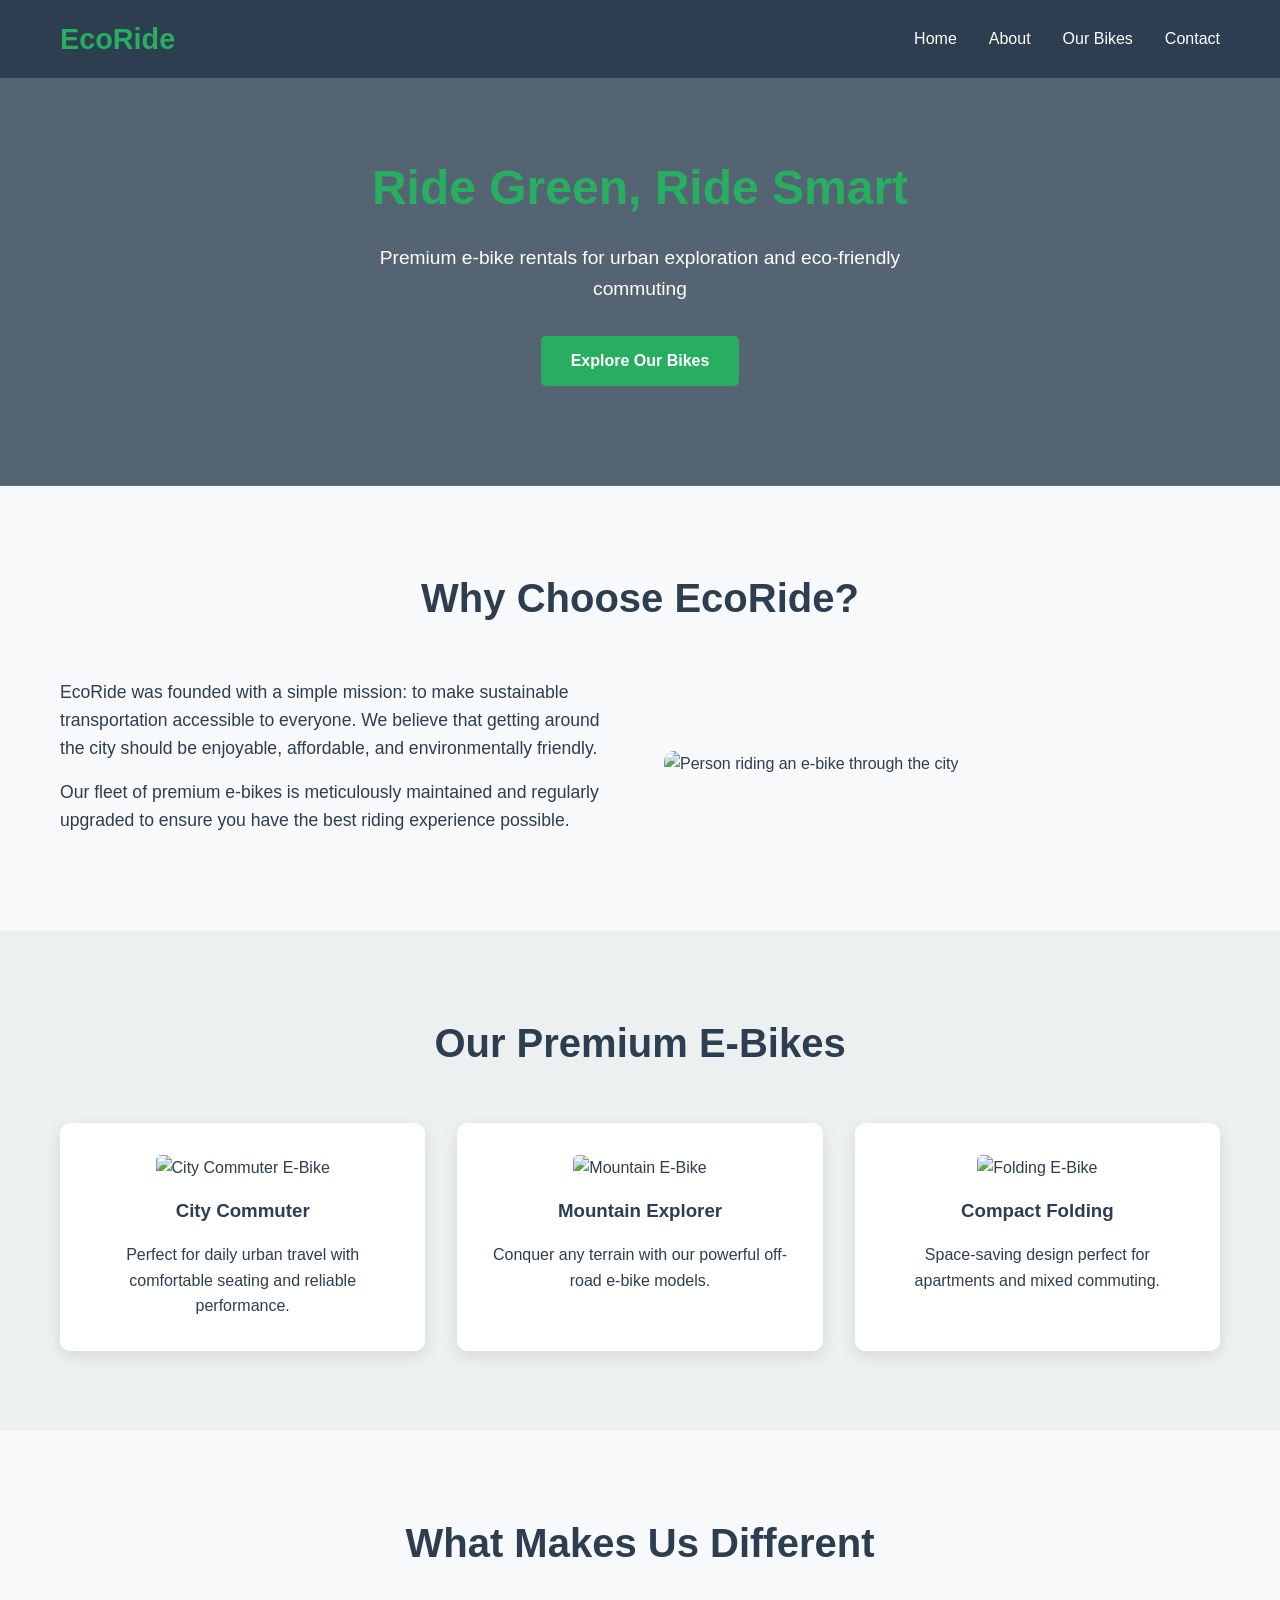
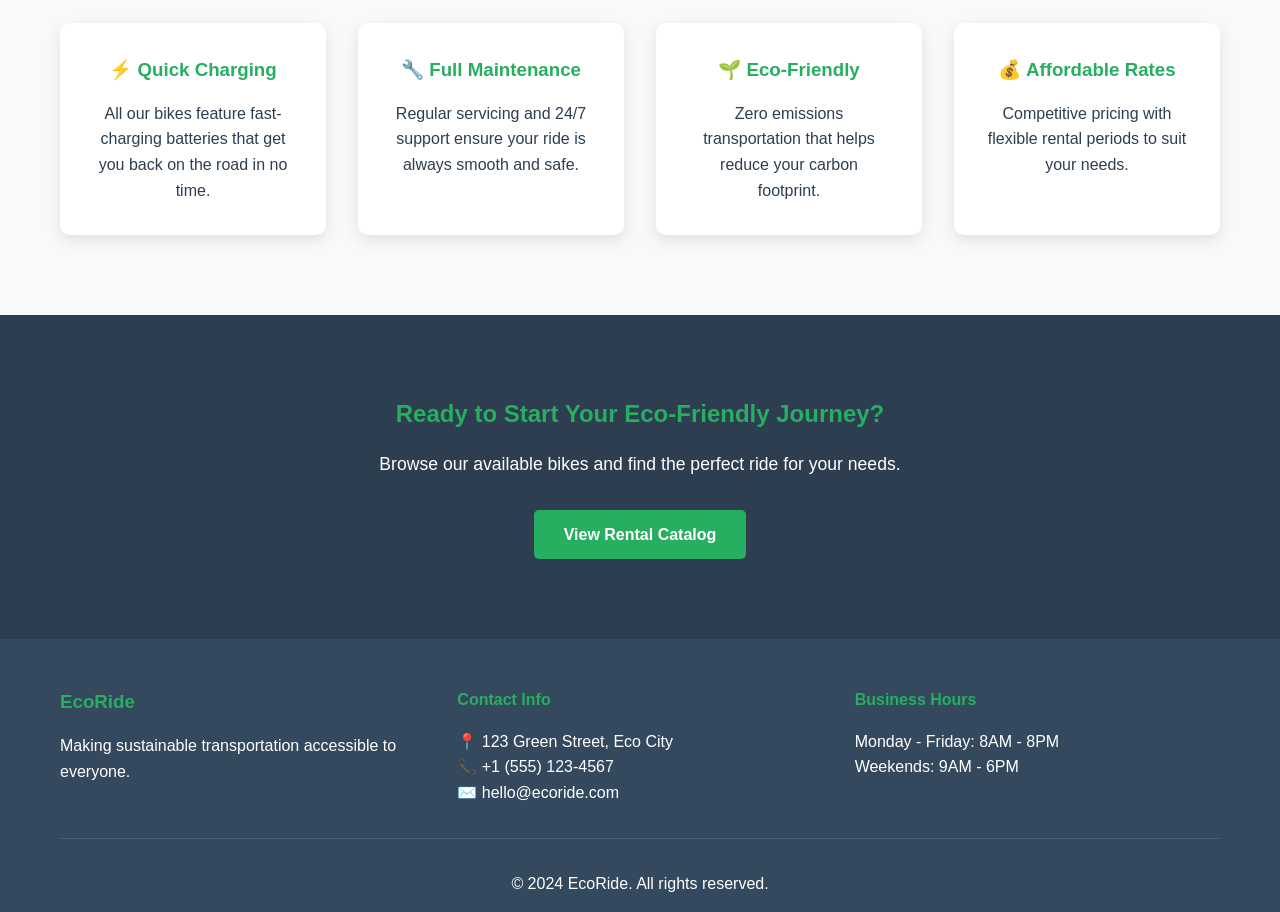
==== index.html @ e9852e03 "first commit" ====
<!DOCTYPE html>
<html lang="en">
<head>
    <meta charset="UTF-8">
    <meta name="viewport" content="width=device-width, initial-scale=1.0">
    <title>EcoRide - Premium E-Bike Rentals</title>
    <link rel="stylesheet" href="style.css">
</head>
<body>
    <header class="header">
        <div class="container">
            <nav class="nav">
                <div class="logo">
                    <h1>EcoRide</h1>
                </div>
                <ul class="nav-links">
                    <li><a href="#home">Home</a></li>
                    <li><a href="#about">About</a></li>
                    <li><a href="#bikes">Our Bikes</a></li>
                    <li><a href="#contact">Contact</a></li>
                </ul>
            </nav>
        </div>
    </header>

    <section id="home" class="hero">
        <div class="container">
            <div class="hero-content">
                <h1 class="hero-title">Ride Green, Ride Smart</h1>
                <p class="hero-subtitle">Premium e-bike rentals for urban exploration and eco-friendly commuting</p>
                <a href="#bikes" class="cta-button">Explore Our Bikes</a>
            </div>
        </div>
    </section>

    <section id="about" class="about">
        <div class="container">
            <h2 class="section-title">Why Choose EcoRide?</h2>
            <div class="about-content">
                <div class="about-text">
                    <p>EcoRide was founded with a simple mission: to make sustainable transportation accessible to everyone. We believe that getting around the city should be enjoyable, affordable, and environmentally friendly.</p>
                    <p>Our fleet of premium e-bikes is meticulously maintained and regularly upgraded to ensure you have the best riding experience possible.</p>
                </div>
                <div class="about-image">
                    <img src="https://images.unsplash.com/photo-1571068316344-75bc76f77890?ixlib=rb-4.0.3&auto=format&fit=crop&w=600&q=80" alt="Person riding an e-bike through the city" width="400" height="300">
                </div>
            </div>
        </div>
    </section>

    <section id="bikes" class="products">
        <div class="container">
            <h2 class="section-title">Our Premium E-Bikes</h2>
            <div class="product-grid">
                <div class="product-card">
                    <img src="https://images.unsplash.com/photo-1571068316344-75bc76f77890?ixlib=rb-4.0.3&auto=format&fit=crop&w=400&q=80" alt="City Commuter E-Bike" width="300" height="200">
                    <h3>City Commuter</h3>
                    <p>Perfect for daily urban travel with comfortable seating and reliable performance.</p>
                </div>
                <div class="product-card">
                    <img src="https://images.unsplash.com/photo-1558618047-3c8c76ca7d13?ixlib=rb-4.0.3&auto=format&fit=crop&w=400&q=80" alt="Mountain E-Bike" width="300" height="200">
                    <h3>Mountain Explorer</h3>
                    <p>Conquer any terrain with our powerful off-road e-bike models.</p>
                </div>
                <div class="product-card">
                    <img src="https://images.unsplash.com/photo-1571068316344-75bc76f77890?ixlib=rb-4.0.3&auto=format&fit=crop&w=400&q=80" alt="Folding E-Bike" width="300" height="200">
                    <h3>Compact Folding</h3>
                    <p>Space-saving design perfect for apartments and mixed commuting.</p>
                </div>
            </div>
        </div>
    </section>

    <section class="features">
        <div class="container">
            <h2 class="section-title">What Makes Us Different</h2>
            <div class="features-grid">
                <div class="feature">
                    <h3>⚡ Quick Charging</h3>
                    <p>All our bikes feature fast-charging batteries that get you back on the road in no time.</p>
                </div>
                <div class="feature">
                    <h3>🔧 Full Maintenance</h3>
                    <p>Regular servicing and 24/7 support ensure your ride is always smooth and safe.</p>
                </div>
                <div class="feature">
                    <h3>🌱 Eco-Friendly</h3>
                    <p>Zero emissions transportation that helps reduce your carbon footprint.</p>
                </div>
                <div class="feature">
                    <h3>💰 Affordable Rates</h3>
                    <p>Competitive pricing with flexible rental periods to suit your needs.</p>
                </div>
            </div>
        </div>
    </section>

    <section class="cta">
        <div class="container">
            <div class="cta-content">
                <h2>Ready to Start Your Eco-Friendly Journey?</h2>
                <p>Browse our available bikes and find the perfect ride for your needs.</p>
                <a href="#bikes" class="cta-button">View Rental Catalog</a>
            </div>
        </div>
    </section>

    <footer class="footer">
        <div class="container">
            <div class="footer-content">
                <div class="footer-section">
                    <h3>EcoRide</h3>
                    <p>Making sustainable transportation accessible to everyone.</p>
                </div>
                <div class="footer-section">
                    <h4>Contact Info</h4>
                    <p>📍 123 Green Street, Eco City</p>
                    <p>📞 +1 (555) 123-4567</p>
                    <p>✉️ hello@ecoride.com</p>
                </div>
                <div class="footer-section">
                    <h4>Business Hours</h4>
                    <p>Monday - Friday: 8AM - 8PM</p>
                    <p>Weekends: 9AM - 6PM</p>
                </div>
            </div>
            <div class="footer-bottom">
                <p>&copy; 2024 EcoRide. All rights reserved.</p>
            </div>
        </div>
    </footer>
</body>
</html>
---- style.css ----
* {
    margin: 0;
    padding: 0;
    box-sizing: border-box;
}

body {
    font-family: 'Segoe UI', Tahoma, Geneva, Verdana, sans-serif;
    line-height: 1.6;
    color: #2c3e50;
    background-color: #f8f9fa;
}

.container {
    max-width: 1200px;
    margin: 0 auto;
    padding: 0 20px;
}

/* Header */
.header {
    background-color: #2c3e50;
    color: white;
    padding: 1rem 0;
    position: fixed;
    width: 100%;
    top: 0;
    z-index: 1000;
}

.nav {
    display: flex;
    justify-content: space-between;
    align-items: center;
}

.logo h1 {
    color: #27ae60;
    font-size: 1.8rem;
}

.nav-links {
    display: flex;
    list-style: none;
    gap: 2rem;
}

.nav-links a {
    color: white;
    text-decoration: none;
    transition: color 0.3s;
}

.nav-links a:hover {
    color: #27ae60;
}

.hero {
    background: linear-gradient(rgba(44, 62, 80, 0.8), rgba(44, 62, 80, 0.8)),
                url('https://images.unsplash.com/photo-1571068316344-75bc76f77890?ixlib=rb-4.0.3&auto=format&fit=crop&w=1200&q=80');
    background-size: cover;
    background-position: center;
    color: white;
    padding: 150px 0 100px;
    text-align: center;
}

.hero-title {
    font-size: 3rem;
    margin-bottom: 1rem;
    color: #27ae60;
}

.hero-subtitle {
    font-size: 1.2rem;
    margin-bottom: 2rem;
    max-width: 600px;
    margin-left: auto;
    margin-right: auto;
}

.cta-button {
    display: inline-block;
    background-color: #27ae60;
    color: white;
    padding: 12px 30px;
    text-decoration: none;
    border-radius: 5px;
    font-weight: bold;
    transition: background-color 0.3s;
}

.cta-button:hover {
    background-color: #219a52;
}

section {
    padding: 80px 0;
}

.section-title {
    text-align: center;
    font-size: 2.5rem;
    margin-bottom: 3rem;
    color: #2c3e50;
}

.about-content {
    display: grid;
    grid-template-columns: 1fr 1fr;
    gap: 3rem;
    align-items: center;
}

.about-text p {
    margin-bottom: 1rem;
    font-size: 1.1rem;
}

.about-image img {
    width: 100%;
    height: auto;
    border-radius: 10px;
}

.products {
    background-color: #ecf0f1;
}

.product-grid {
    display: grid;
    grid-template-columns: repeat(auto-fit, minmax(300px, 1fr));
    gap: 2rem;
}

.product-card {
    background: white;
    padding: 2rem;
    border-radius: 10px;
    text-align: center;
    box-shadow: 0 5px 15px rgba(0,0,0,0.1);
    transition: transform 0.3s;
}

.product-card:hover {
    transform: translateY(-5px);
}

.product-card img {
    width: 100%;
    height: 200px;
    object-fit: cover;
    border-radius: 5px;
    margin-bottom: 1rem;
}

.product-card h3 {
    color: #2c3e50;
    margin-bottom: 1rem;
}

.features-grid {
    display: grid;
    grid-template-columns: repeat(auto-fit, minmax(250px, 1fr));
    gap: 2rem;
}

.feature {
    text-align: center;
    padding: 2rem;
    background: white;
    border-radius: 10px;
    box-shadow: 0 5px 15px rgba(0,0,0,0.1);
}

.feature h3 {
    color: #27ae60;
    margin-bottom: 1rem;
}

.cta {
    background-color: #2c3e50;
    color: white;
    text-align: center;
}

.cta-content h2 {
    margin-bottom: 1rem;
    color: #27ae60;
}

.cta-content p {
    margin-bottom: 2rem;
    font-size: 1.1rem;
}

.footer {
    background-color: #34495e;
    color: white;
    padding: 3rem 0 1rem;
}

.footer-content {
    display: grid;
    grid-template-columns: repeat(auto-fit, minmax(250px, 1fr));
    gap: 2rem;
    margin-bottom: 2rem;
}

.footer-section h3,
.footer-section h4 {
    color: #27ae60;
    margin-bottom: 1rem;
}

.footer-bottom {
    text-align: center;
    padding-top: 2rem;
    border-top: 1px solid #4a6278;
}

@media (max-width: 768px) {
    .nav {
        flex-direction: column;
        gap: 1rem;
    }

    .nav-links {
        gap: 1rem;
    }

    .hero-title {
        font-size: 2rem;
    }

    .about-content {
        grid-template-columns: 1fr;
        text-align: center;
    }

    .section-title {
        font-size: 2rem;
    }

    section {
        padding: 60px 0;
    }
}

@media (max-width: 480px) {
    .container {
        padding: 0 15px;
    }

    .hero {
        padding: 120px 0 80px;
    }

    .hero-title {
        font-size: 1.8rem;
    }

    .product-grid,
    .features-grid {
        grid-template-columns: 1fr;
    }
}
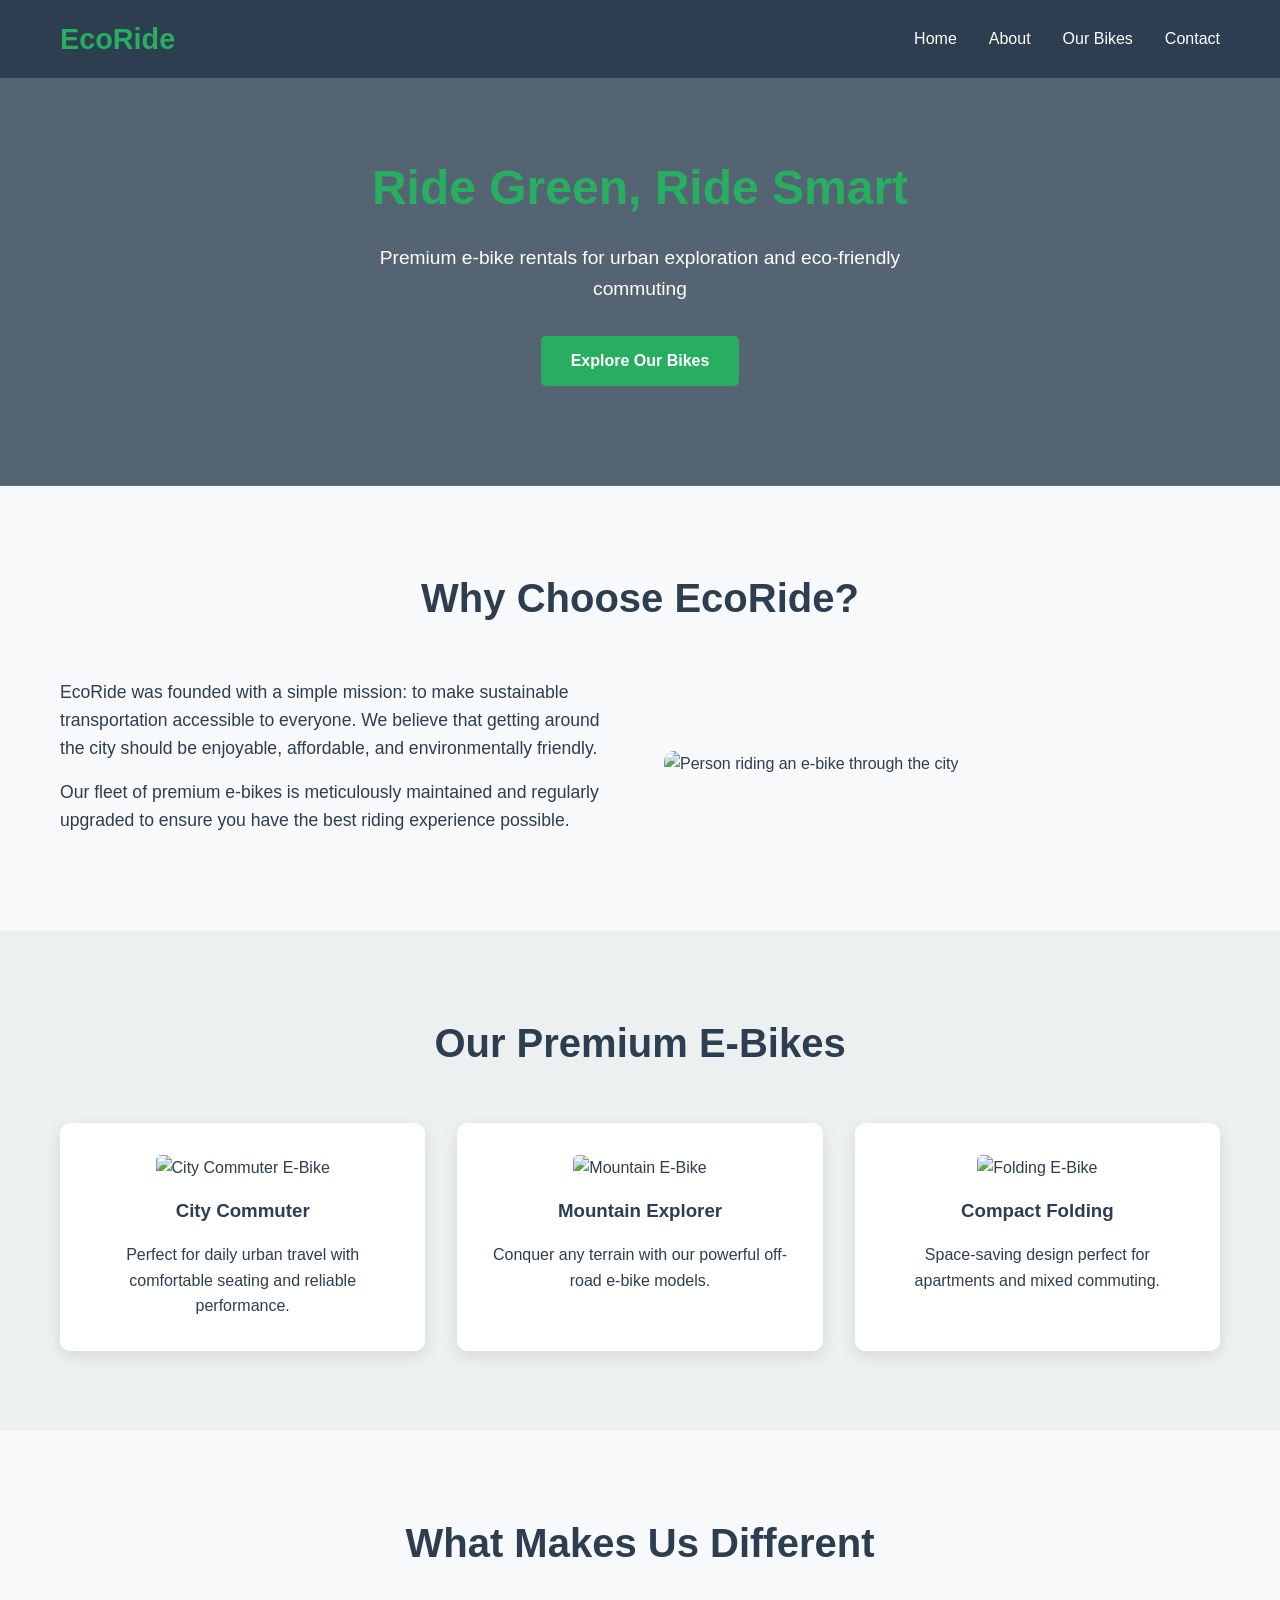
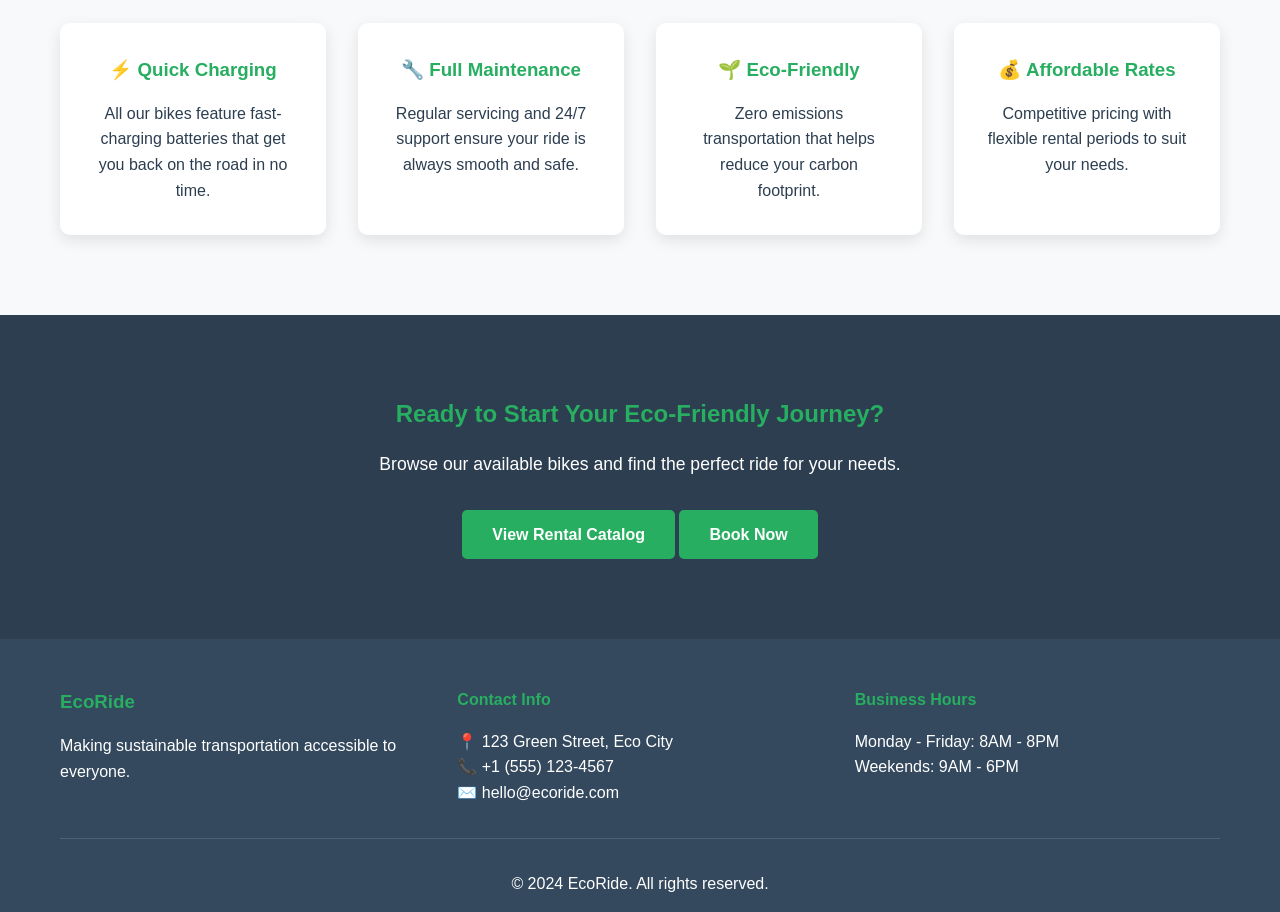
==== commit 378927a8: "task k" ====
--- a/index.html
+++ b/index.html
@@ -58,7 +58,7 @@
                     <p>Perfect for daily urban travel with comfortable seating and reliable performance.</p>
                 </div>
                 <div class="product-card">
-                    <img src="https://images.unsplash.com/photo-1558618047-3c8c76ca7d13?ixlib=rb-4.0.3&auto=format&fit=crop&w=400&q=80" alt="Mountain E-Bike" width="300" height="200">
+                    <img src="https://images.unsplash.com/photo-1534150034764-046bf225d3fa?ixlib=rb-4.1.0&ixid=M3wxMjA3fDB8MHxwaG90by1wYWdlfHx8fGVufDB8fHx8fA%3D%3D&auto=format&fit=crop&q=80&w=1176" alt="Mountain E-Bike" width="300" height="200">
                     <h3>Mountain Explorer</h3>
                     <p>Conquer any terrain with our powerful off-road e-bike models.</p>
                 </div>
@@ -100,7 +100,10 @@
             <div class="cta-content">
                 <h2>Ready to Start Your Eco-Friendly Journey?</h2>
                 <p>Browse our available bikes and find the perfect ride for your needs.</p>
-                <a href="#bikes" class="cta-button">View Rental Catalog</a>
+                <div class="cta-buttons">
+                    <a href="catalog.html" class="cta-button">View Rental Catalog</a>
+                    <a href="order.html" class="cta-button cta-button-secondary">Book Now</a>
+                </div>
             </div>
         </div>
     </section>
@@ -130,4 +133,4 @@
         </div>
     </footer>
 </body>
-</html>+</html> 
--- a/style.css
+++ b/style.css
@@ -264,4 +264,355 @@
     .features-grid {
         grid-template-columns: 1fr;
     }
+}
+.catalog-hero {
+    background: linear-gradient(rgba(44, 62, 80, 0.8), rgba(44, 62, 80, 0.8)),
+                url('https://images.unsplash.com/photo-1571068316344-75bc76f77890?ixlib=rb-4.0.3&auto=format&fit=crop&w=1200&q=80');
+    background-size: cover;
+    background-position: center;
+    color: white;
+    padding: 150px 0 80px;
+    text-align: center;
+}
+
+.catalog-intro {
+    padding: 60px 0;
+    text-align: center;
+    background-color: #f8f9fa;
+}
+
+.intro-text {
+    max-width: 600px;
+    margin: 0 auto;
+    font-size: 1.1rem;
+    color: #6c757d;
+}
+
+.catalog-grid .product-grid {
+    display: grid;
+    grid-template-columns: repeat(auto-fit, minmax(350px, 1fr));
+    gap: 2rem;
+}
+
+.catalog-grid .product-card {
+    background: white;
+    border-radius: 10px;
+    overflow: hidden;
+    box-shadow: 0 5px 15px rgba(0,0,0,0.1);
+    transition: transform 0.3s, box-shadow 0.3s;
+    display: flex;
+    flex-direction: column;
+}
+
+.catalog-grid .product-card:hover {
+    transform: translateY(-5px);
+    box-shadow: 0 10px 25px rgba(0,0,0,0.15);
+}
+
+.product-image {
+    width: 100%;
+    height: 250px;
+    overflow: hidden;
+}
+
+.product-image img {
+    width: 100%;
+    height: 100%;
+    object-fit: cover;
+    transition: transform 0.3s ease;
+}
+
+.product-card:hover .product-image img {
+    transform: scale(1.05);
+}
+
+.product-info {
+    padding: 1.5rem;
+    flex-grow: 1;
+    display: flex;
+    flex-direction: column;
+}
+
+.product-info h3 {
+    color: #2c3e50;
+    margin-bottom: 0.5rem;
+    font-size: 1.3rem;
+}
+
+.product-info p {
+    color: #6c757d;
+    margin-bottom: 1rem;
+    line-height: 1.5;
+    flex-grow: 1;
+}
+
+.price {
+    font-weight: bold;
+    font-size: 1.2rem;
+    color: #27ae60;
+    margin-top: auto;
+}
+
+.video-section {
+    padding: 80px 0;
+    background-color: #ecf0f1;
+}
+
+.video-container {
+    max-width: 800px;
+    margin: 0 auto;
+    border-radius: 10px;
+    overflow: hidden;
+    box-shadow: 0 10px 30px rgba(0,0,0,0.2);
+}
+
+.rental-video {
+    width: 100%;
+    height: auto;
+    display: block;
+}
+
+.video-caption {
+    text-align: center;
+    margin-top: 1rem;
+    color: #6c757d;
+    font-style: italic;
+}
+
+.nav-links a.active {
+    color: #27ae60;
+    font-weight: bold;
+}
+
+@media (max-width: 768px) {
+    .catalog-grid .product-grid {
+        grid-template-columns: 1fr;
+        gap: 1.5rem;
+    }
+    
+    .catalog-hero {
+        padding: 120px 0 60px;
+    }
+    
+    .catalog-intro {
+        padding: 40px 0;
+    }
+    
+    .video-section {
+        padding: 60px 0;
+    }
+}
+
+@media (max-width: 480px) {
+    .catalog-grid .product-grid {
+        grid-template-columns: 1fr;
+    }
+    
+    .product-image {
+        height: 200px;
+    }
+}
+
+.order-hero {
+    background: linear-gradient(rgba(44, 62, 80, 0.8), rgba(44, 62, 80, 0.8)),
+                url('https://images.unsplash.com/photo-1571068316344-75bc76f77890?ixlib=rb-4.0.3&auto=format&fit=crop&w=1200&q=80');
+    background-size: cover;
+    background-position: center;
+    color: white;
+    padding: 150px 0 80px;
+    text-align: center;
+}
+
+.order-intro {
+    padding: 60px 0;
+    text-align: center;
+    background-color: #f8f9fa;
+}
+
+.order-intro .intro-text {
+    max-width: 600px;
+    margin: 0 auto;
+    font-size: 1.1rem;
+    color: #6c757d;
+}
+
+.order-form-section {
+    padding: 60px 0 80px;
+    background-color: #ecf0f1;
+}
+
+.rental-form {
+    max-width: 800px;
+    margin: 0 auto;
+    background: white;
+    padding: 2.5rem;
+    border-radius: 10px;
+    box-shadow: 0 5px 20px rgba(0,0,0,0.1);
+}
+
+.form-section {
+    border: 1px solid #dee2e6;
+    border-radius: 8px;
+    padding: 1.5rem;
+    margin-bottom: 2rem;
+    background-color: #f8f9fa;
+}
+
+.form-legend {
+    font-size: 1.3rem;
+    font-weight: bold;
+    color: #2c3e50;
+    padding: 0 1rem;
+    background-color: #f8f9fa;
+    border-radius: 4px;
+}
+
+.form-group {
+    margin-bottom: 1.5rem;
+}
+
+.form-row {
+    display: grid;
+    grid-template-columns: 1fr 1fr;
+    gap: 1.5rem;
+}
+
+.form-label {
+    display: block;
+    margin-bottom: 0.5rem;
+    font-weight: 600;
+    color: #2c3e50;
+}
+
+.form-label:after {
+    content: " *";
+    color: #e74c3c;
+}
+
+.form-label[for="specialRequests"]:after,
+.form-label[for="newsletter"]:after {
+    content: "";
+}
+
+.form-input,
+.form-select,
+.form-textarea {
+    width: 100%;
+    padding: 0.75rem 1rem;
+    border: 2px solid #dee2e6;
+    border-radius: 5px;
+    font-size: 1rem;
+    font-family: inherit;
+    transition: border-color 0.3s, box-shadow 0.3s;
+}
+
+.form-input:focus,
+.form-select:focus,
+.form-textarea:focus {
+    outline: none;
+    border-color: #27ae60;
+    box-shadow: 0 0 0 3px rgba(39, 174, 96, 0.1);
+}
+
+.form-input.invalid,
+.form-select.invalid,
+.form-textarea.invalid {
+    border-color: #e74c3c;
+}
+
+.form-textarea {
+    resize: vertical;
+    min-height: 100px;
+}
+
+.form-checkbox-group {
+    margin-bottom: 1rem;
+    display: flex;
+    align-items: center;
+    gap: 0.75rem;
+}
+
+.form-checkbox {
+    width: 1.2rem;
+    height: 1.2rem;
+    accent-color: #27ae60;
+}
+
+.form-checkbox-label {
+    font-weight: normal;
+    color: #2c3e50;
+    cursor: pointer;
+}
+
+.form-checkbox-label:after {
+    content: " *";
+    color: #e74c3c;
+}
+
+.form-checkbox-label[for="newsletter"]:after {
+    content: "";
+}
+
+.form-submit {
+    text-align: center;
+    margin-top: 2rem;
+}
+
+.form-submit-btn {
+    font-size: 1.1rem;
+    padding: 1rem 3rem;
+    background-color: #27ae60;
+    color: white;
+    border: none;
+    border-radius: 5px;
+    cursor: pointer;
+    transition: background-color 0.3s;
+    font-weight: bold;
+}
+
+.form-submit-btn:hover {
+    background-color: #219a52;
+}
+
+@media (max-width: 768px) {
+    .rental-form {
+        padding: 1.5rem;
+    }
+    
+    .form-row {
+        grid-template-columns: 1fr;
+        gap: 1rem;
+    }
+    
+    .form-section {
+        padding: 1rem;
+    }
+    
+    .form-legend {
+        font-size: 1.1rem;
+    }
+}
+
+@media (max-width: 480px) {
+    .order-hero {
+        padding: 120px 0 60px;
+    }
+    
+    .order-form-section {
+        padding: 40px 0 60px;
+    }
+    
+    .rental-form {
+        padding: 1rem;
+    }
+    
+    .form-submit-btn {
+        width: 100%;
+        padding: 0.75rem;
+    }
+}
+
+.nav-links a[href="order.html"].active {
+    color: #27ae60;
+    font-weight: bold;
 }
